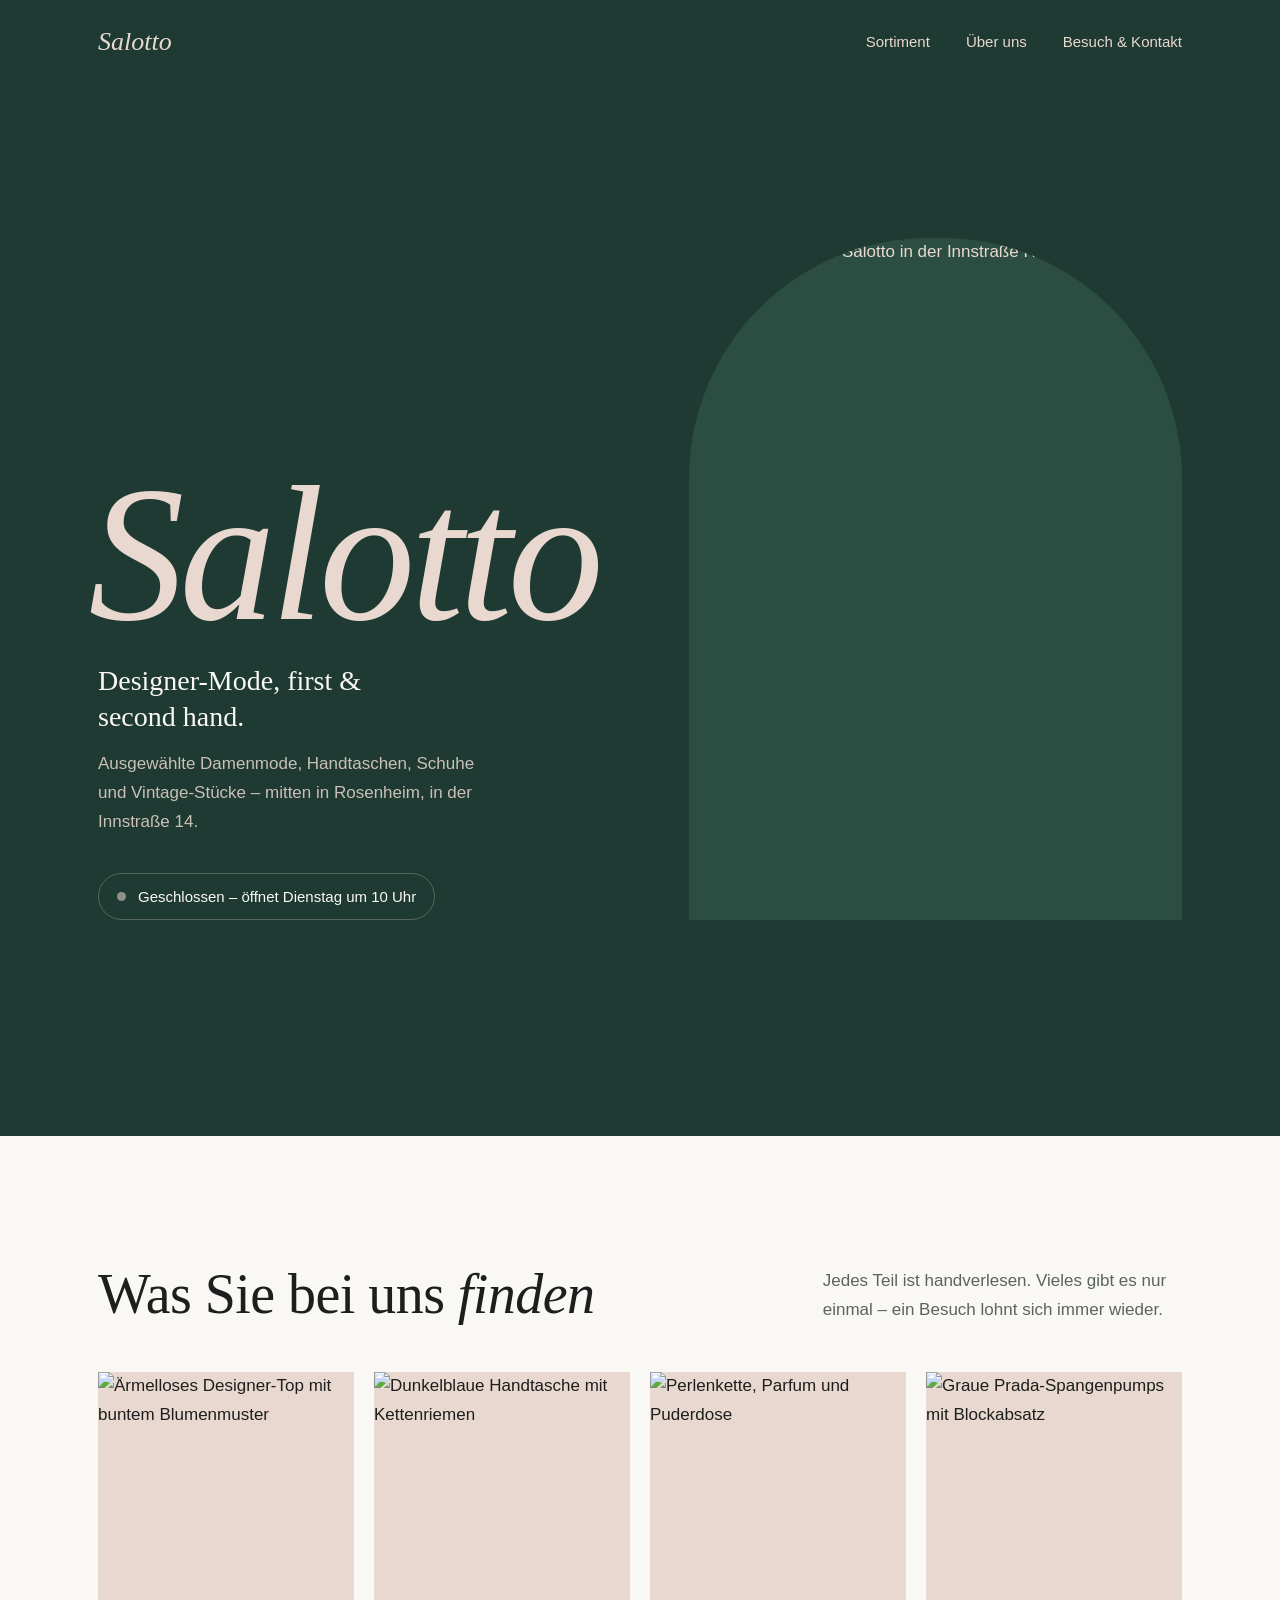
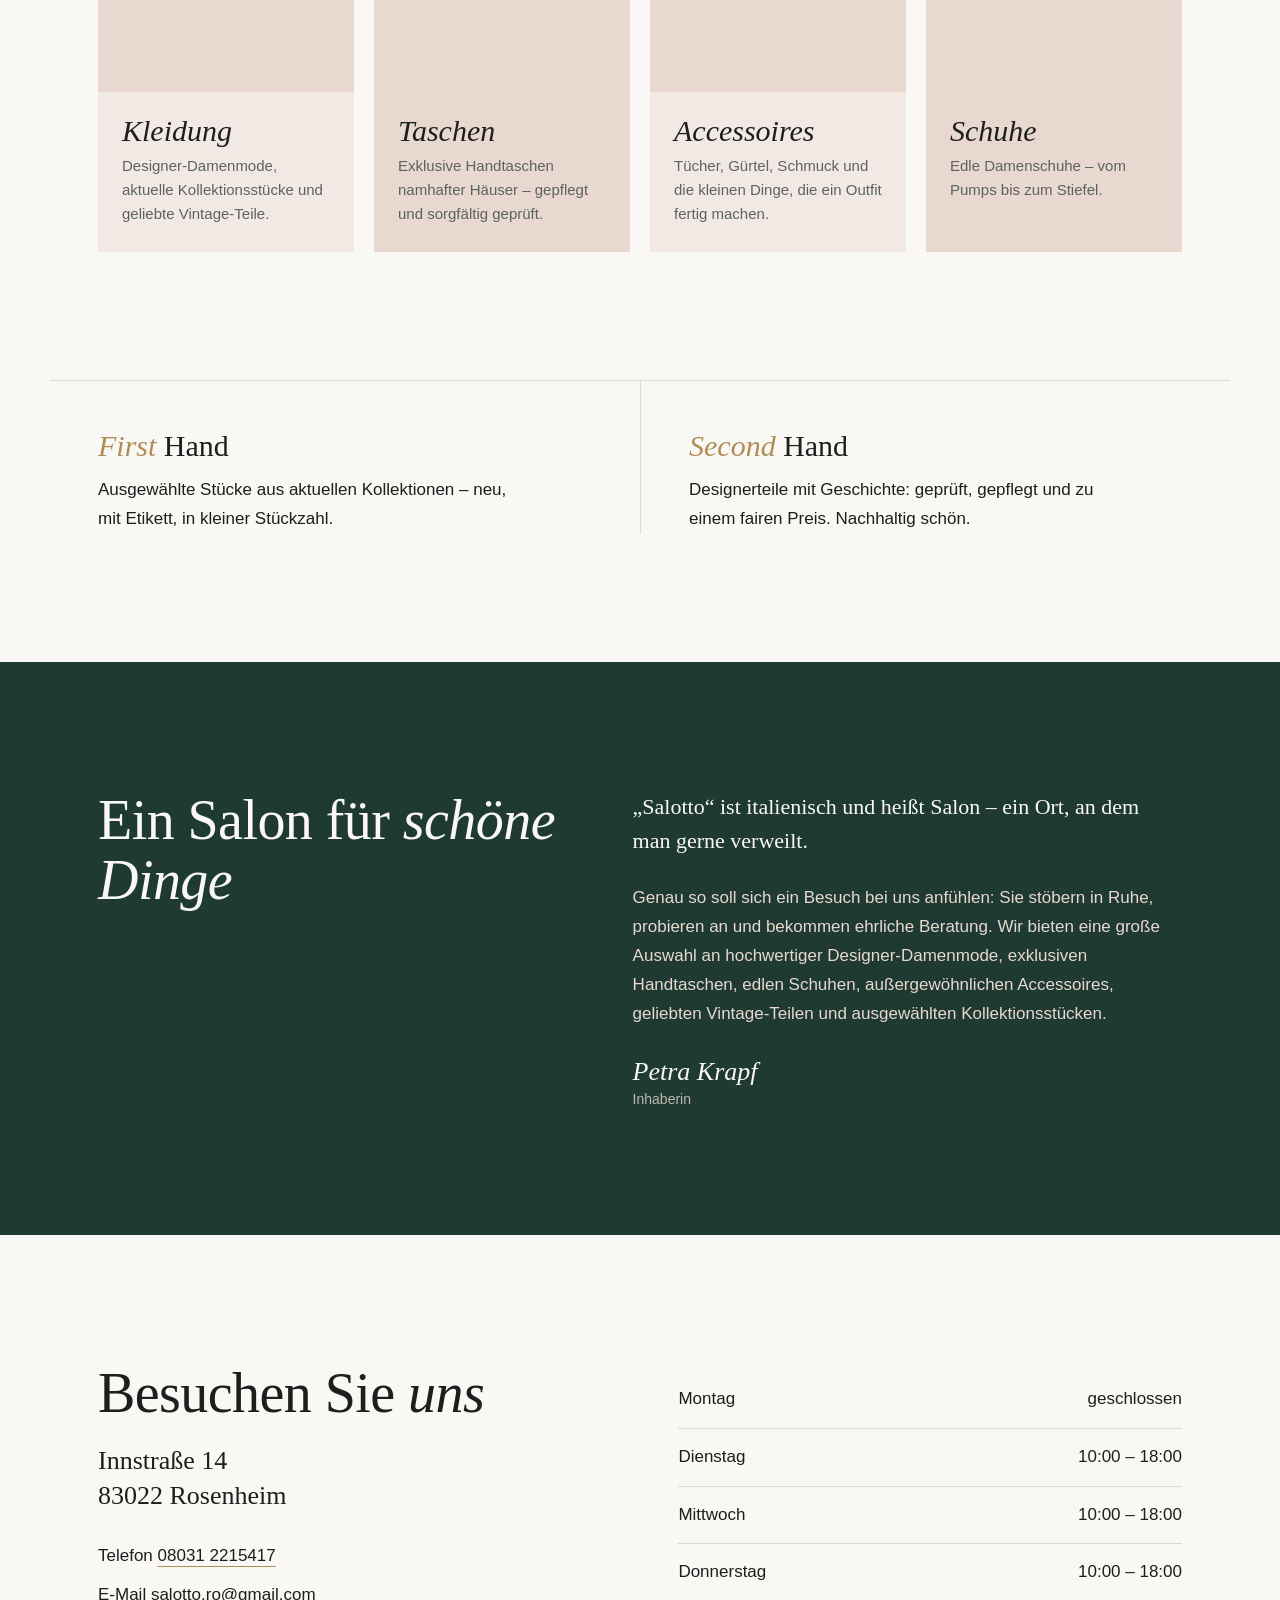
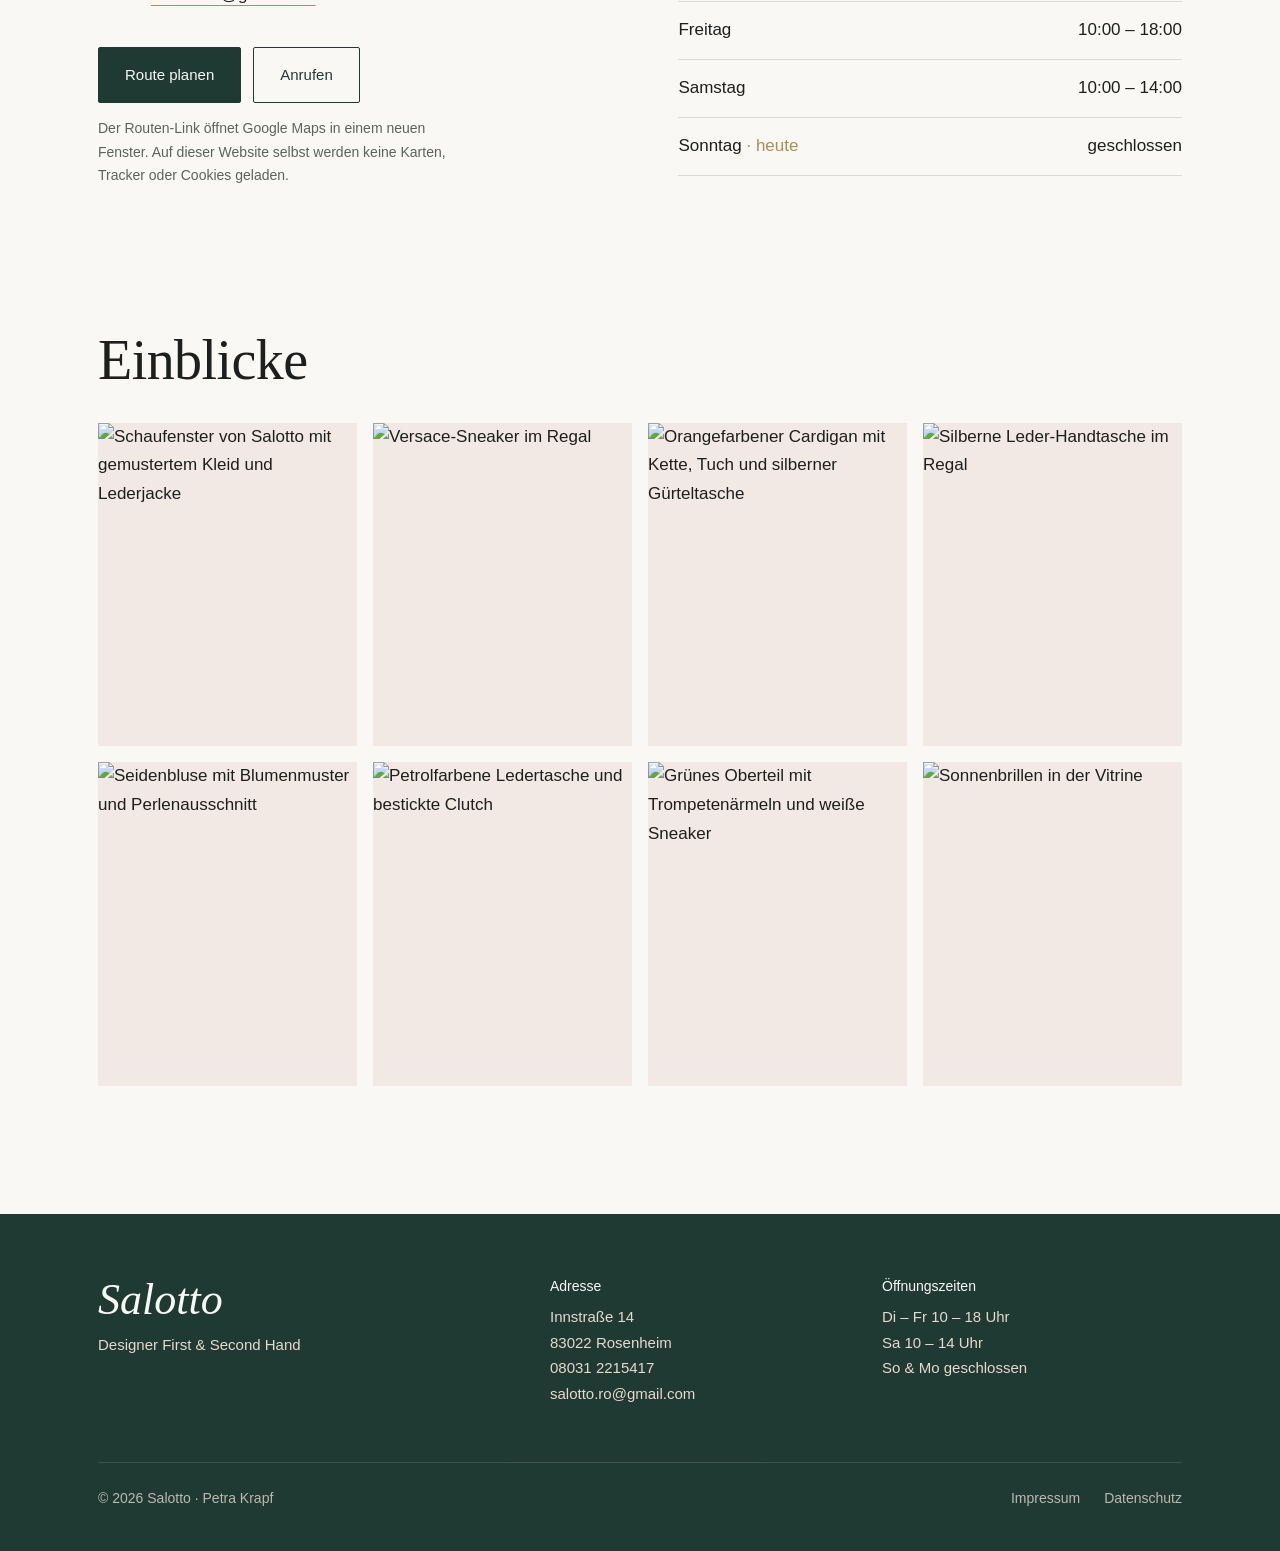
==== index.html @ 3414f276 "Add files via upload" ====
<!doctype html>
<html lang="de">
<head>
<meta charset="utf-8">
<meta name="viewport" content="width=device-width, initial-scale=1">
<title>Salotto Rosenheim – Designer First &amp; Second Hand Mode, Taschen &amp; Schuhe</title>
<meta name="description" content="Salotto in der Innstraße 14, Rosenheim: ausgewählte Designer-Damenmode, Handtaschen, Schuhe, Accessoires und Vintage – neu und aus zweiter Hand. Di–Fr 10–18 Uhr, Sa 10–14 Uhr.">
<link rel="canonical" href="https://www.salotto-ro.de/">
<meta property="og:type" content="website">
<meta property="og:title" content="Salotto Rosenheim – Designer First &amp; Second Hand">
<meta property="og:description" content="Designer-Damenmode, Taschen, Schuhe und Accessoires – neu und aus zweiter Hand. Innstraße 14, Rosenheim.">
<meta property="og:url" content="https://www.salotto-ro.de/">
<meta property="og:image" content="https://www.salotto-ro.de/img/og.jpg">
<meta property="og:locale" content="de_DE">
<meta name="theme-color" content="#1E3A32">
<link rel="icon" href="favicon.svg" type="image/svg+xml">
<link rel="preload" href="fonts/lora-italic.woff" as="font" type="font/woff" crossorigin>
<link rel="stylesheet" href="style.css">
<script type="application/ld+json">
{
  "@context": "https://schema.org",
  "@type": "ClothingStore",
  "name": "Salotto – Designer First and Second Hand",
  "url": "https://www.salotto-ro.de/",
  "image": "https://www.salotto-ro.de/img/og.jpg",
  "telephone": "+49 8031 2215417",
  "email": "salotto.ro@gmail.com",
  "founder": "Petra Krapf",
  "address": {
    "@type": "PostalAddress",
    "streetAddress": "Innstraße 14",
    "postalCode": "83022",
    "addressLocality": "Rosenheim",
    "addressCountry": "DE"
  },
  "openingHoursSpecification": [
    { "@type": "OpeningHoursSpecification", "dayOfWeek": ["Tuesday","Wednesday","Thursday","Friday"], "opens": "10:00", "closes": "18:00" },
    { "@type": "OpeningHoursSpecification", "dayOfWeek": "Saturday", "opens": "10:00", "closes": "14:00" }
  ]
}
</script>
</head>
<body>
<a class="skip" href="#inhalt">Zum Inhalt springen</a>

<header class="site-header">
  <div class="wrap">
    <a class="brand" href="index.html" aria-label="Salotto – Startseite">Salotto</a>
    <nav class="nav" aria-label="Hauptmenü">
      <a href="#sortiment">Sortiment</a>
      <a href="#ueber-uns" class="hide-sm">Über uns</a>
      <a href="#besuch">Besuch &amp; Kontakt</a>
    </nav>
  </div>
</header>

<main id="inhalt">
  <section class="hero" aria-labelledby="hero-title">
    <div class="wrap">
      <div class="hero-text">
        <h1 id="hero-title">Salotto</h1>
        <p class="claim">Designer-Mode, first &amp; second hand.</p>
        <p class="sub">Ausgewählte Damenmode, Handtaschen, Schuhe und Vintage-Stücke – mitten in Rosenheim, in der Innstraße 14.</p>
        <a class="status" id="status" href="#besuch"><span class="dot" aria-hidden="true"></span><span id="status-text">Di–Fr 10–18 Uhr · Sa 10–14 Uhr</span></a>
      </div>
      <figure class="hero-photo">
        <img src="img/hero.jpg" alt="Schaufenster von Salotto in der Innstraße Rosenheim mit rotem Kleid" width="1125" height="1500" fetchpriority="high">
      </figure>
    </div>
  </section>

  <section id="sortiment" aria-labelledby="sortiment-title">
    <div class="wrap">
      <div class="range-head">
        <h2 id="sortiment-title">Was Sie bei uns <em>finden</em></h2>
        <p>Jedes Teil ist handverlesen. Vieles gibt es nur einmal – ein Besuch lohnt sich immer wieder.</p>
      </div>
      <ul class="range">
        <li class="tile">
          <figure><img src="img/kleidung.jpg" alt="Ärmelloses Designer-Top mit buntem Blumenmuster" loading="lazy" width="750" height="1000"></figure>
          <h3>Kleidung</h3>
          <p>Designer-Damenmode, aktuelle Kollektionsstücke und geliebte Vintage-Teile.</p>
        </li>
        <li class="tile">
          <figure><img src="img/taschen.jpg" alt="Dunkelblaue Handtasche mit Kettenriemen" loading="lazy" width="800" height="1000"></figure>
          <h3>Taschen</h3>
          <p>Exklusive Handtaschen namhafter Häuser – gepflegt und sorgfältig geprüft.</p>
        </li>
        <li class="tile">
          <figure><img src="img/accessoires.jpg" alt="Perlenkette, Parfum und Puderdose" loading="lazy" width="800" height="1000"></figure>
          <h3>Accessoires</h3>
          <p>Tücher, Gürtel, Schmuck und die kleinen Dinge, die ein Outfit fertig machen.</p>
        </li>
        <li class="tile">
          <figure><img src="img/schuhe.jpg" alt="Graue Prada-Spangenpumps mit Blockabsatz" loading="lazy" width="800" height="1000"></figure>
          <h3>Schuhe</h3>
          <p>Edle Damenschuhe – vom Pumps bis zum Stiefel.</p>
        </li>
      </ul>
    </div>
  </section>

  <section class="pair" aria-label="First und Second Hand">
    <div class="wrap">
      <article>
        <h3><em>First</em> Hand</h3>
        <p>Ausgewählte Stücke aus aktuellen Kollektionen – neu, mit Etikett, in kleiner Stückzahl.</p>
      </article>
      <article>
        <h3><em>Second</em> Hand</h3>
        <p>Designerteile mit Geschichte: geprüft, gepflegt und zu einem fairen Preis. Nachhaltig schön.</p>
      </article>
    </div>
  </section>

  <section class="about" id="ueber-uns" aria-labelledby="about-title">
    <div class="wrap">
      <h2 id="about-title">Ein Salon für <em>schöne Dinge</em></h2>
      <div class="body">
        <p class="lead">„Salotto“ ist italienisch und heißt Salon – ein Ort, an dem man gerne verweilt.</p>
        <p>Genau so soll sich ein Besuch bei uns anfühlen: Sie stöbern in Ruhe, probieren an und bekommen ehrliche Beratung. Wir bieten eine große Auswahl an hochwertiger Designer-Damenmode, exklusiven Handtaschen, edlen Schuhen, außergewöhnlichen Accessoires, geliebten Vintage-Teilen und ausgewählten Kollektionsstücken.</p>
        <p class="sign">Petra Krapf<span>Inhaberin</span></p>
      </div>
    </div>
  </section>

  <section class="visit" id="besuch" aria-labelledby="visit-title">
    <div class="wrap">
      <div>
        <h2 id="visit-title">Besuchen Sie <em>uns</em></h2>
        <address>
          <p class="addr">Innstraße 14<br>83022 Rosenheim</p>
          <ul class="contact-list">
            <li>Telefon <a href="tel:+4980312215417">08031 2215417</a></li>
            <li>E-Mail <a href="mailto:salotto.ro@gmail.com">salotto.ro@gmail.com</a></li>
          </ul>
        </address>
        <div class="btns">
          <a class="btn" href="https://www.google.com/maps/dir/?api=1&amp;destination=Innstra%C3%9Fe+14%2C+83022+Rosenheim" target="_blank" rel="noopener">Route planen</a>
          <a class="btn ghost" href="tel:+4980312215417">Anrufen</a>
        </div>
        <p class="note">Der Routen-Link öffnet Google Maps in einem neuen Fenster. Auf dieser Website selbst werden keine Karten, Tracker oder Cookies geladen.</p>
      </div>
      <div>
        <h3 class="sr">Öffnungszeiten</h3>
        <table class="hours" aria-label="Öffnungszeiten">
          <tbody>
            <tr data-day="1"><th scope="row">Montag</th><td>geschlossen</td></tr>
            <tr data-day="2"><th scope="row">Dienstag</th><td>10:00 – 18:00</td></tr>
            <tr data-day="3"><th scope="row">Mittwoch</th><td>10:00 – 18:00</td></tr>
            <tr data-day="4"><th scope="row">Donnerstag</th><td>10:00 – 18:00</td></tr>
            <tr data-day="5"><th scope="row">Freitag</th><td>10:00 – 18:00</td></tr>
            <tr data-day="6"><th scope="row">Samstag</th><td>10:00 – 14:00</td></tr>
            <tr data-day="0"><th scope="row">Sonntag</th><td>geschlossen</td></tr>
          </tbody>
        </table>
      </div>
    </div>
  </section>

  <section class="gallery" id="einblicke" aria-labelledby="gallery-title">
    <div class="wrap">
      <h2 id="gallery-title">Einblicke</h2>
      <div class="grid">
        <img src="img/einblick-1.jpg" alt="Schaufenster von Salotto mit gemustertem Kleid und Lederjacke" loading="lazy" width="750" height="1000">
        <img src="img/einblick-2.jpg" alt="Versace-Sneaker im Regal" loading="lazy" width="1000" height="750">
        <img src="img/einblick-3.jpg" alt="Orangefarbener Cardigan mit Kette, Tuch und silberner Gürteltasche" loading="lazy" width="750" height="1000">
        <img src="img/einblick-4.jpg" alt="Silberne Leder-Handtasche im Regal" loading="lazy" width="1000" height="750">
        <img src="img/einblick-5.jpg" alt="Seidenbluse mit Blumenmuster und Perlenausschnitt" loading="lazy" width="750" height="1000">
        <img src="img/einblick-6.jpg" alt="Petrolfarbene Ledertasche und bestickte Clutch" loading="lazy" width="1000" height="750">
        <img src="img/einblick-7.jpg" alt="Grünes Oberteil mit Trompetenärmeln und weiße Sneaker" loading="lazy" width="750" height="1000">
        <img src="img/einblick-8.jpg" alt="Sonnenbrillen in der Vitrine" loading="lazy" width="1000" height="750">
      </div>
    </div>
  </section>
</main>

<footer class="site-footer">
  <div class="wrap">
    <div>
      <a class="brand" href="index.html">Salotto</a>
      <p>Designer First &amp; Second Hand</p>
    </div>
    <div>
      <h4>Adresse</h4>
      <p>Innstraße 14<br>83022 Rosenheim<br><a href="tel:+4980312215417">08031 2215417</a><br><a href="mailto:salotto.ro@gmail.com">salotto.ro@gmail.com</a></p>
    </div>
    <div>
      <h4>Öffnungszeiten</h4>
      <p>Di – Fr 10 – 18 Uhr<br>Sa 10 – 14 Uhr<br>So &amp; Mo geschlossen</p>
    </div>
    <div class="bottom">
      <span>© <span id="year">2026</span> Salotto · Petra Krapf</span>
      <nav aria-label="Rechtliches"><a href="impressum.html">Impressum</a><a href="datenschutz.html">Datenschutz</a></nav>
    </div>
  </div>
</footer>

<script>
(function () {
  // Öffnungszeiten (Europe/Berlin): [Tag] = [öffnet, schließt] in Minuten
  var H = { 2: [600, 1080], 3: [600, 1080], 4: [600, 1080], 5: [600, 1080], 6: [600, 840] };
  var NAMES = ["Sonntag","Montag","Dienstag","Mittwoch","Donnerstag","Freitag","Samstag"];
  var parts = {};
  try {
    new Intl.DateTimeFormat("en-GB", { timeZone: "Europe/Berlin", weekday: "short", hour: "2-digit", minute: "2-digit", hour12: false })
      .formatToParts(new Date()).forEach(function (p) { parts[p.type] = p.value; });
  } catch (e) { return; }
  var day = ["Sun","Mon","Tue","Wed","Thu","Fri","Sat"].indexOf(parts.weekday);
  var now = (+parts.hour % 24) * 60 + (+parts.minute);
  var fmt = function (m) { return Math.floor(m / 60) + (m % 60 ? ":" + String(m % 60).padStart(2, "0") : "") + " Uhr"; };
  var el = document.getElementById("status"), txt = document.getElementById("status-text");
  var t = H[day];
  if (t && now >= t[0] && now < t[1]) {
    txt.textContent = "Jetzt geöffnet – heute bis " + fmt(t[1]);
  } else {
    el.classList.add("closed");
    if (t && now < t[0]) { txt.textContent = "Geschlossen – öffnet heute um " + fmt(t[0]); }
    else {
      for (var i = 1; i <= 7; i++) {
        var d = (day + i) % 7;
        if (H[d]) { txt.textContent = "Geschlossen – öffnet " + (i === 1 ? "morgen" : NAMES[d]) + " um " + fmt(H[d][0]); break; }
      }
    }
  }
  var row = document.querySelector('.hours tr[data-day="' + day + '"]');
  if (row) row.classList.add("today");
  document.getElementById("year").textContent = new Date().getFullYear();
})();
</script>
</body>
</html>
---- style.css ----
/* Salotto – Designer First & Second Hand, Rosenheim */

@font-face { font-family: "Lora"; src: url("fonts/lora.woff") format("woff"); font-weight: 400 700; font-style: normal; font-display: swap; }
@font-face { font-family: "Lora"; src: url("fonts/lora-italic.woff") format("woff"); font-weight: 400 700; font-style: italic; font-display: swap; }
@font-face { font-family: "Poppins"; src: url("fonts/poppins-300.woff") format("woff"); font-weight: 300; font-display: swap; }
@font-face { font-family: "Poppins"; src: url("fonts/poppins-400.woff") format("woff"); font-weight: 400; font-display: swap; }
@font-face { font-family: "Poppins"; src: url("fonts/poppins-500.woff") format("woff"); font-weight: 500; font-display: swap; }

:root {
  --salon: #1E3A32;
  --salon-2: #2B4D42;
  --powder: #E9D8D0;
  --powder-2: #F3E9E4;
  --paper: #FAF8F5;
  --ink: #1C1F1D;
  --muted: #5B635F;
  --brass: #B08D57;
  --serif: "Lora", Georgia, serif;
  --sans: "Poppins", "Helvetica Neue", Arial, sans-serif;
  --wrap: 1180px;
  --gutter: clamp(16px, 4vw, 48px);
}

*, *::before, *::after { box-sizing: border-box; }
html { -webkit-text-size-adjust: 100%; scroll-behavior: smooth; }
body { margin: 0; background: var(--paper); color: var(--ink); font: 300 17px/1.7 var(--sans); overflow-x: hidden; }
img, svg { max-width: 100%; display: block; }
a { color: inherit; }
:focus-visible { outline: 2px solid var(--brass); outline-offset: 3px; }
.wrap { max-width: var(--wrap); margin: 0 auto; padding: 0 var(--gutter); }
.skip { position: absolute; left: -999px; top: 8px; }
.skip:focus { left: 16px; background: var(--paper); color: var(--ink); padding: 8px 12px; z-index: 20; }
.sr { position: absolute; width: 1px; height: 1px; overflow: hidden; clip: rect(0 0 0 0); white-space: nowrap; }

/* Header */
.site-header { position: absolute; inset: 0 0 auto 0; z-index: 5; color: var(--powder); }
.site-header .wrap { display: flex; align-items: center; justify-content: space-between; height: 84px; gap: 16px; }
.brand { font: italic 400 26px/1 var(--serif); text-decoration: none; }
.nav { display: flex; gap: clamp(14px, 3vw, 36px); font-size: 15px; }
.nav a { text-decoration: none; padding: 6px 0; border-bottom: 1px solid transparent; }
.nav a:hover, .nav a[aria-current] { border-color: currentColor; }
.site-header.solid { position: static; background: var(--salon); }

/* Hero */
.hero { background: var(--salon); color: var(--powder); position: relative; overflow: hidden; }
.hero .wrap { display: grid; grid-template-columns: 1.15fr 1fr; align-items: end; gap: 24px; min-height: min(100svh, 880px); padding-top: 110px; padding-bottom: clamp(48px, 7vw, 88px); }
.hero h1 { margin: 0; font: italic 400 clamp(88px, 15vw, 210px)/.82 var(--serif); letter-spacing: -.025em; margin-left: -.05em; color: var(--powder); }
.hero .claim { font: 400 clamp(21px, 2.3vw, 28px)/1.3 var(--serif); margin: 30px 0 0; color: var(--paper); max-width: 20ch; }
.hero .sub { margin: 14px 0 0; max-width: 40ch; opacity: .85; }
.status { margin-top: 36px; display: inline-flex; align-items: center; gap: 12px; font-size: 15px; color: var(--paper); padding: 10px 18px; border: 1px solid rgba(233,216,208,.28); border-radius: 40px; text-decoration: none; }
.status:hover { border-color: rgba(233,216,208,.6); }
.status .dot { width: 9px; height: 9px; border-radius: 50%; background: #9CC7AC; box-shadow: 0 0 0 4px rgba(156,199,172,.18); flex: none; }
.status.closed .dot { background: var(--powder); opacity: .55; box-shadow: none; }
.hero-photo { margin: 0; align-self: stretch; position: relative; min-height: 420px; }
.hero-photo img { position: absolute; inset: 0; width: 100%; height: 100%; object-fit: cover; border-radius: 240px 240px 0 0; background: var(--salon-2); }
.tile figure { margin: -28px -24px 0; aspect-ratio: 4 / 5; overflow: hidden; background: var(--powder); }
.tile figure img { width: 100%; height: 100%; object-fit: cover; transition: transform .6s ease; }
.tile:hover figure img { transform: scale(1.03); }
.gallery { padding-top: 0; }
.gallery .grid { display: grid; grid-template-columns: repeat(4, 1fr); gap: 16px; margin-top: 32px; }
.gallery .grid img { width: 100%; height: 100%; aspect-ratio: 4 / 5; object-fit: cover; background: var(--powder-2); }
@media (max-width: 860px) { .gallery .grid { grid-template-columns: repeat(2, 1fr); gap: 10px; } }
.hero-art { align-self: end; justify-self: end; width: 100%; max-width: 520px; }
.hero-art svg { width: 100%; height: auto; overflow: visible; }
.line { fill: none; stroke: var(--brass); stroke-width: 2.2; stroke-linecap: round; stroke-linejoin: round; }
.line.thin { stroke-width: 1.4; }
.fill-velvet { fill: var(--salon-2); }
.fill-powder { fill: var(--powder); }

@media (prefers-reduced-motion: no-preference) {
  .hero-art .draw { stroke-dasharray: 1; stroke-dashoffset: 1; animation: draw 2.4s .2s cubic-bezier(.6,.1,.3,1) forwards; }
  .hero-art .late { opacity: 0; animation: fade .8s 2s forwards; }
  @keyframes draw { to { stroke-dashoffset: 0; } }
  @keyframes fade { to { opacity: 1; } }
}

/* Sections */
section { padding: clamp(72px, 10vw, 140px) 0; }
h2 { font: 400 clamp(34px, 4.4vw, 56px)/1.08 var(--serif); margin: 0 0 20px; letter-spacing: -.01em; }
h2 em { font-style: italic; }
.lead { font: 400 clamp(19px, 1.8vw, 22px)/1.55 var(--serif); max-width: 32em; margin: 0; }

/* Sortiment */
.range-head { display: flex; justify-content: space-between; align-items: end; gap: 24px 48px; flex-wrap: wrap; margin-bottom: 48px; }
.range-head h2 { margin: 0; }
.range-head p { max-width: 38ch; margin: 0; color: var(--muted); }
.range { display: grid; grid-template-columns: repeat(4, 1fr); gap: 20px; list-style: none; padding: 0; margin: 0; }
.tile { background: var(--powder-2); padding: 28px 24px 26px; display: flex; flex-direction: column; min-height: 380px; }
.tile:nth-child(even) { background: var(--powder); }
.tile svg { width: 100%; height: 200px; margin: 8px 0 auto; }
.tile h3 { font: italic 400 30px/1 var(--serif); margin: 24px 0 8px; }
.tile p { margin: 0; font-size: 15px; color: var(--muted); line-height: 1.6; }

/* Prinzip / First & Second */
.pair { background: var(--paper); padding-top: 0; }
.pair .wrap { display: grid; grid-template-columns: 1fr 1fr; gap: 0; border-top: 1px solid rgba(28,31,29,.14); }
.pair article { padding: 48px 48px 0 0; }
.pair article + article { padding: 48px 0 0 48px; border-left: 1px solid rgba(28,31,29,.14); }
.pair h3 { font: 400 30px/1.15 var(--serif); margin: 0 0 12px; }
.pair h3 em { color: var(--brass); }
.pair p { margin: 0; max-width: 44ch; }

/* Über uns */
.about { background: var(--salon); color: var(--powder); }
.about .wrap { display: grid; grid-template-columns: 1fr 1.2fr; gap: clamp(32px, 6vw, 96px); align-items: start; }
.about h2 { color: var(--paper); }
.about .body p { margin: 0; max-width: 58ch; }
.about .body p + p { margin-top: 1em; }
.about .lead { color: var(--paper); margin-bottom: 1.2em !important; }
.sign { font: italic 400 26px var(--serif); margin-top: 28px !important; color: var(--paper); }
.sign span { display: block; font: 300 14px var(--sans); color: var(--powder); opacity: .8; margin-top: 4px; }

/* Besuch */
.visit .wrap { display: grid; grid-template-columns: 1fr 1fr; gap: clamp(40px, 6vw, 96px); }
.hours { width: 100%; border-collapse: collapse; font-size: 17px; margin-top: 8px; }
.hours th, .hours td { text-align: left; padding: 14px 0; border-bottom: 1px solid rgba(28,31,29,.14); font-weight: 300; }
.hours td { text-align: right; font-variant-numeric: tabular-nums; }
.hours tr.today th, .hours tr.today td { font-weight: 500; }
.hours tr.today th::after { content: " · heute"; color: var(--brass); font-weight: 400; }
address { font-style: normal; }
.addr { font: 400 26px/1.35 var(--serif); margin: 8px 0 0; }
.contact-list { list-style: none; padding: 0; margin: 24px 0 0; }
.contact-list li { padding: 5px 0; }
.contact-list a { text-decoration-color: var(--brass); text-underline-offset: 5px; }
.btns { display: flex; gap: 12px; flex-wrap: wrap; margin-top: 32px; }
.btn { display: inline-block; padding: 14px 26px; background: var(--salon); color: var(--paper); text-decoration: none; font-weight: 400; font-size: 15px; border-radius: 2px; border: 1px solid var(--salon); }
.btn:hover { background: var(--salon-2); }
.btn.ghost { background: transparent; color: var(--salon); }
.btn.ghost:hover { background: var(--powder-2); }
.note { font-size: 14px; color: var(--muted); margin-top: 14px; max-width: 46ch; }

/* Footer */
.site-footer { background: var(--salon); color: var(--powder); padding: 64px 0 40px; font-size: 15px; }
.site-footer .wrap { display: grid; grid-template-columns: 1.4fr 1fr 1fr; gap: 32px; }
.site-footer .brand { font-size: 44px; display: block; margin-bottom: 10px; color: var(--paper); }
.site-footer h4 { font: 500 14px var(--sans); margin: 0 0 10px; color: var(--paper); }
.site-footer p { margin: 0; }
.site-footer a { text-decoration: none; }
.site-footer a:hover { text-decoration: underline; }
.site-footer ul { list-style: none; padding: 0; margin: 0; }
.site-footer .bottom { grid-column: 1 / -1; display: flex; justify-content: space-between; gap: 16px; flex-wrap: wrap; border-top: 1px solid rgba(233,216,208,.2); padding-top: 24px; margin-top: 24px; font-size: 14px; opacity: .8; }
.site-footer .bottom nav { display: flex; gap: 24px; }

/* Legal pages */
.legal { padding: clamp(56px, 8vw, 110px) 0; }
.legal .wrap { max-width: 820px; }
.legal h1 { font: italic 400 clamp(44px, 6vw, 72px)/1 var(--serif); margin: 0 0 40px; }
.legal h2 { font-size: 26px; margin: 48px 0 12px; }
.legal h3 { font: 500 16px/1.5 var(--sans); margin: 28px 0 6px; }
.legal p, .legal li { max-width: 68ch; }
.err { min-height: 60vh; display: grid; place-items: center; text-align: center; }

/* Responsive */
@media (max-width: 980px) {
  .range { grid-template-columns: 1fr 1fr; }
}
@media (max-width: 860px) {
  .hero .wrap { grid-template-columns: 1fr; min-height: 0; padding-top: 120px; }
  .hero-art { justify-self: center; max-width: 380px; margin-top: 16px; }
  .hero-photo { min-height: 0; aspect-ratio: 4 / 5; max-height: 70svh; margin-top: 24px; }
  .hero-photo img { border-radius: 200px 200px 0 0; }
  .about .wrap, .visit .wrap { grid-template-columns: 1fr; }
  .pair .wrap { grid-template-columns: 1fr; }
  .pair article, .pair article + article { padding: 36px 0; border-left: 0; }
  .pair article + article { border-top: 1px solid rgba(28,31,29,.14); }
  .site-footer .wrap { grid-template-columns: 1fr 1fr; }
  .site-footer .wrap > div:first-child { grid-column: 1 / -1; }
}
@media (max-width: 560px) {
  body { font-size: 16px; }
  .site-header .wrap { height: 72px; }
  .brand { font-size: 23px; }
  .nav { gap: 14px; font-size: 14px; }
  .nav .hide-sm { display: none; }
  .range { grid-template-columns: 1fr; }
  .tile { min-height: 0; }
  .tile svg { height: 160px; }
  .site-footer .wrap { grid-template-columns: 1fr; }
  .btns .btn { flex: 1 1 auto; text-align: center; }
}
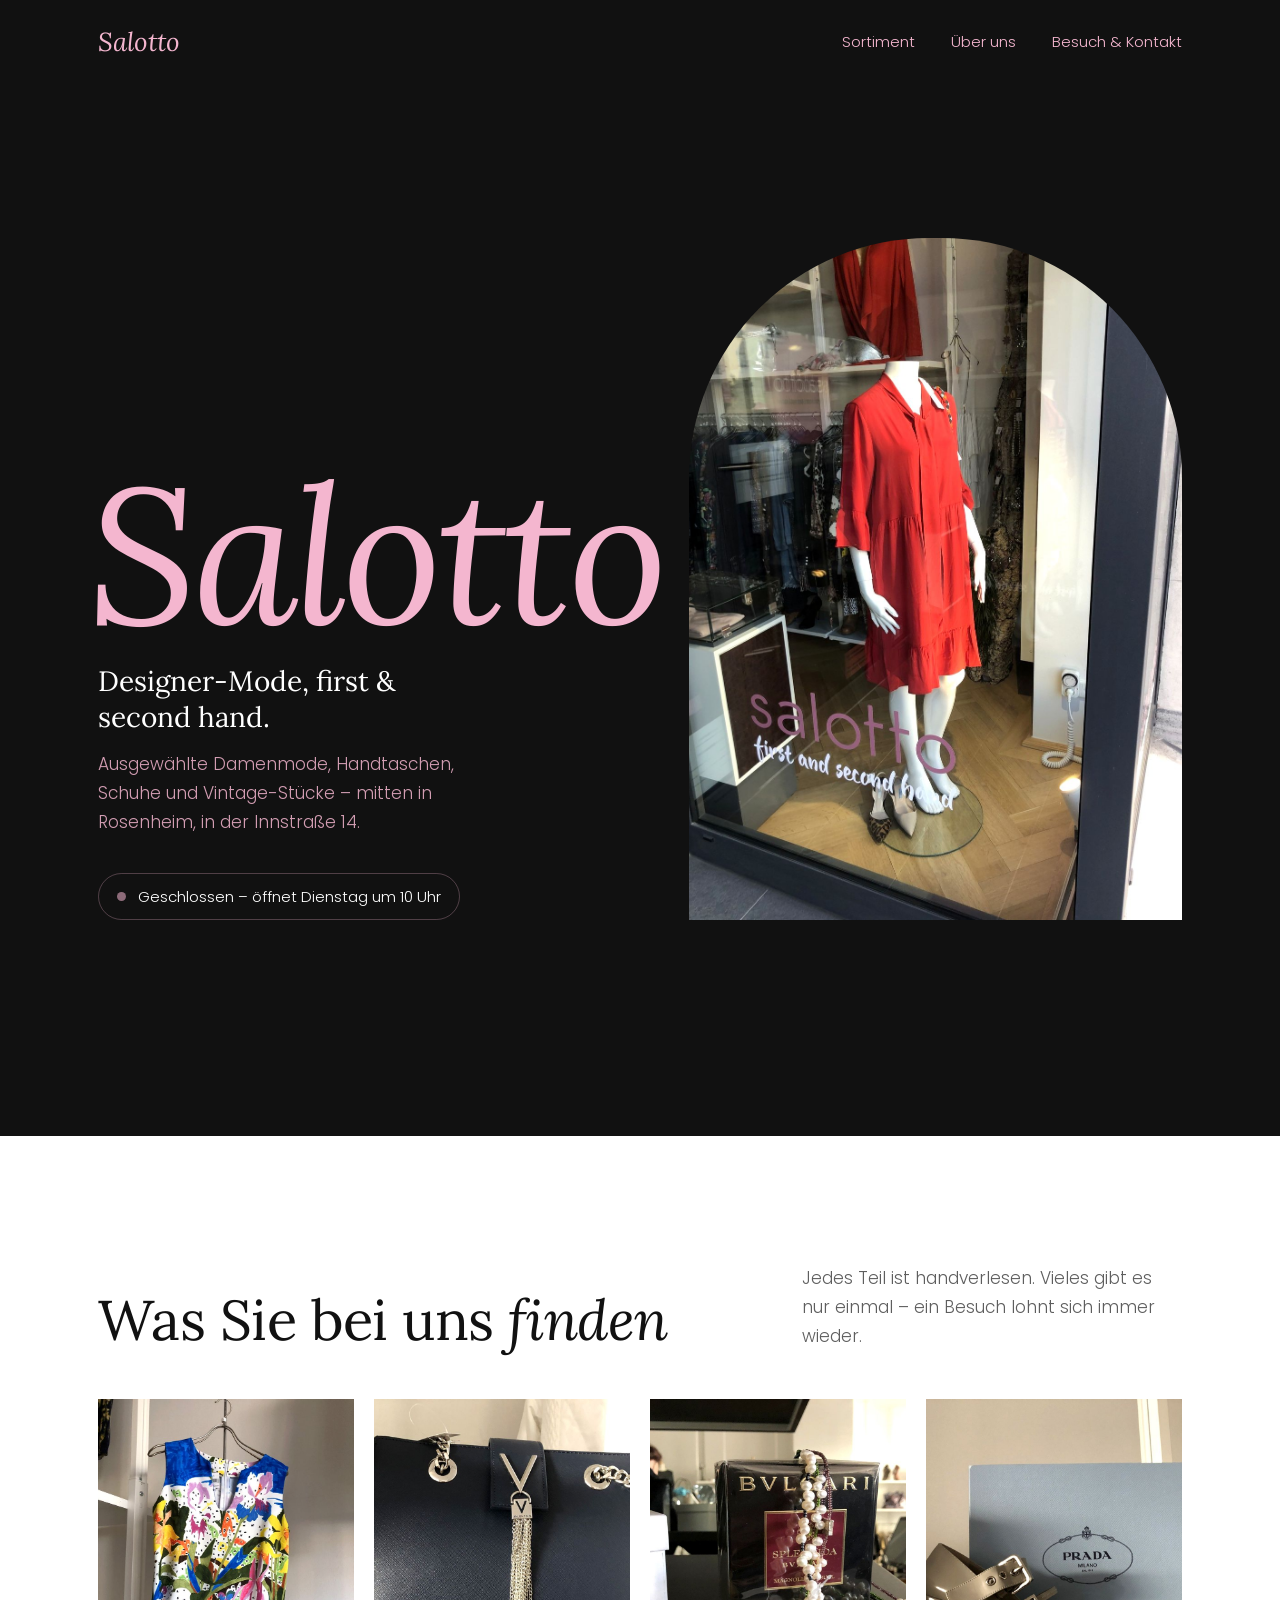
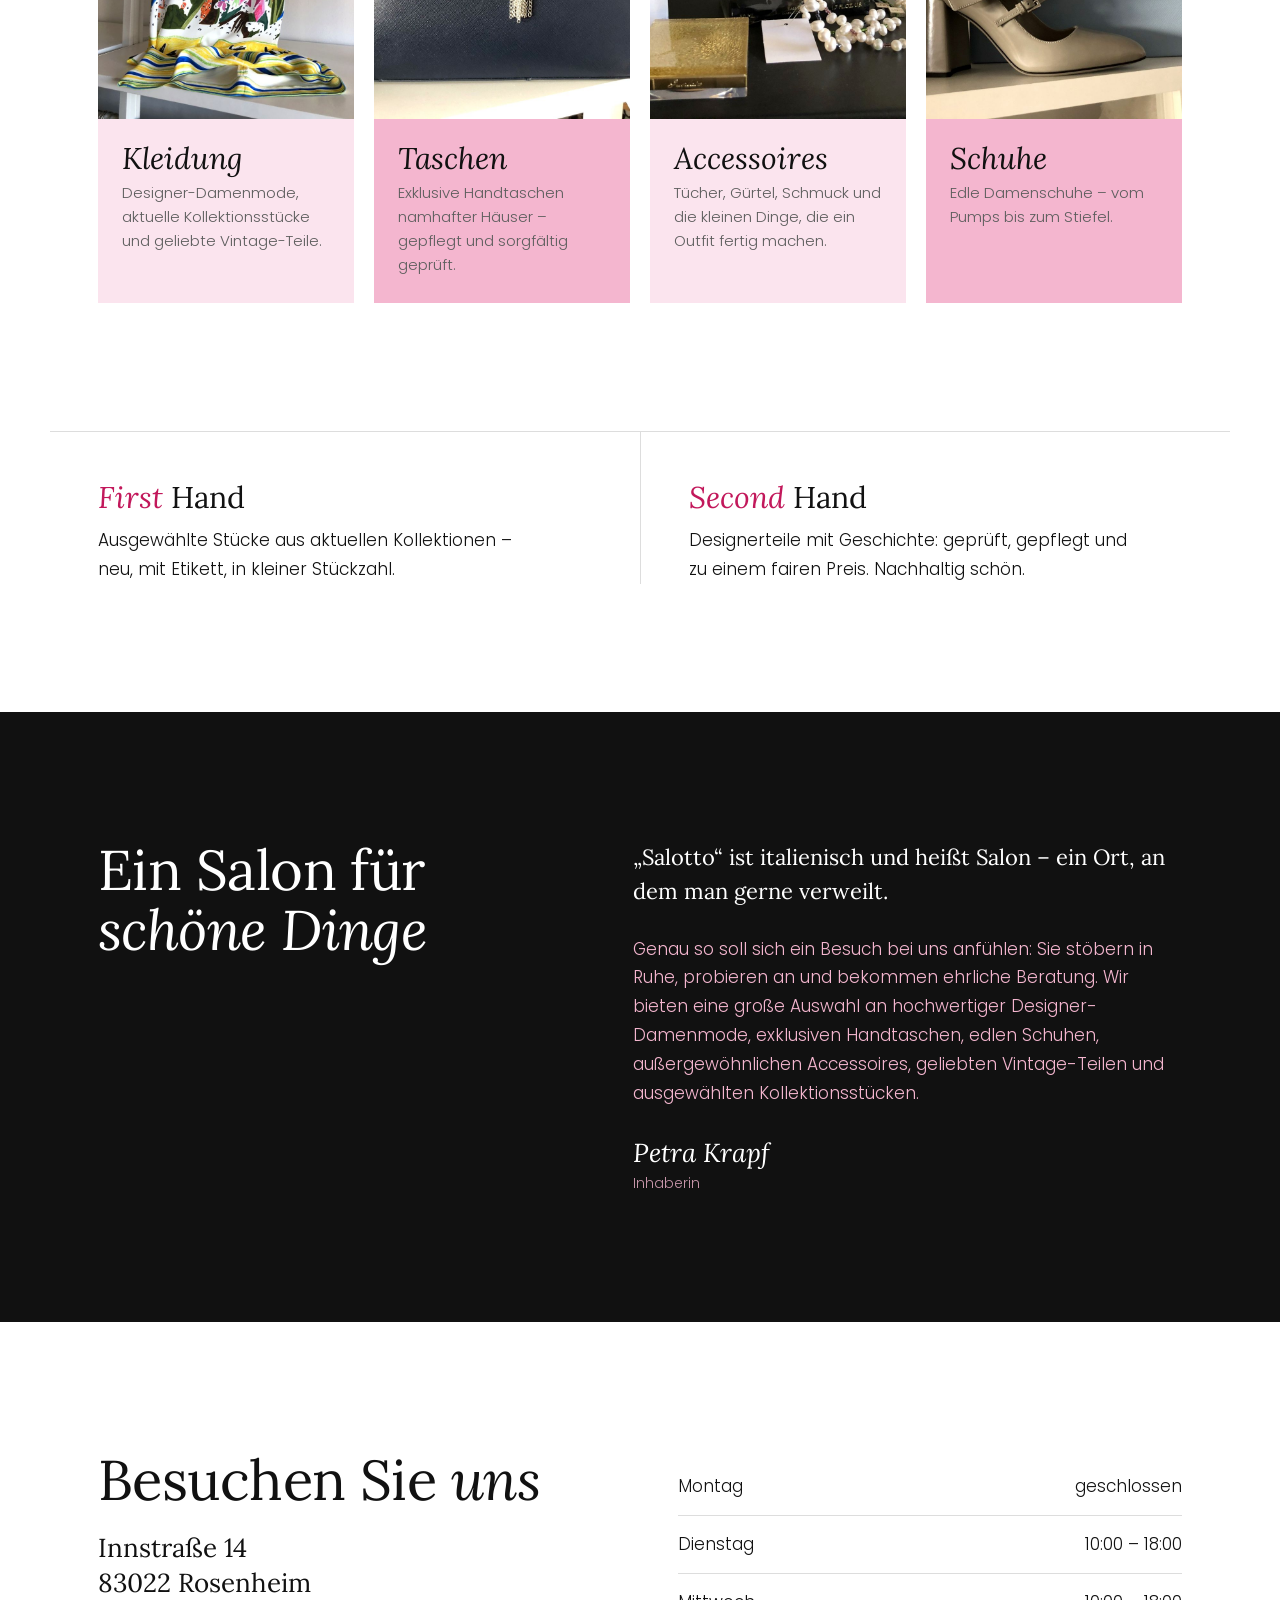
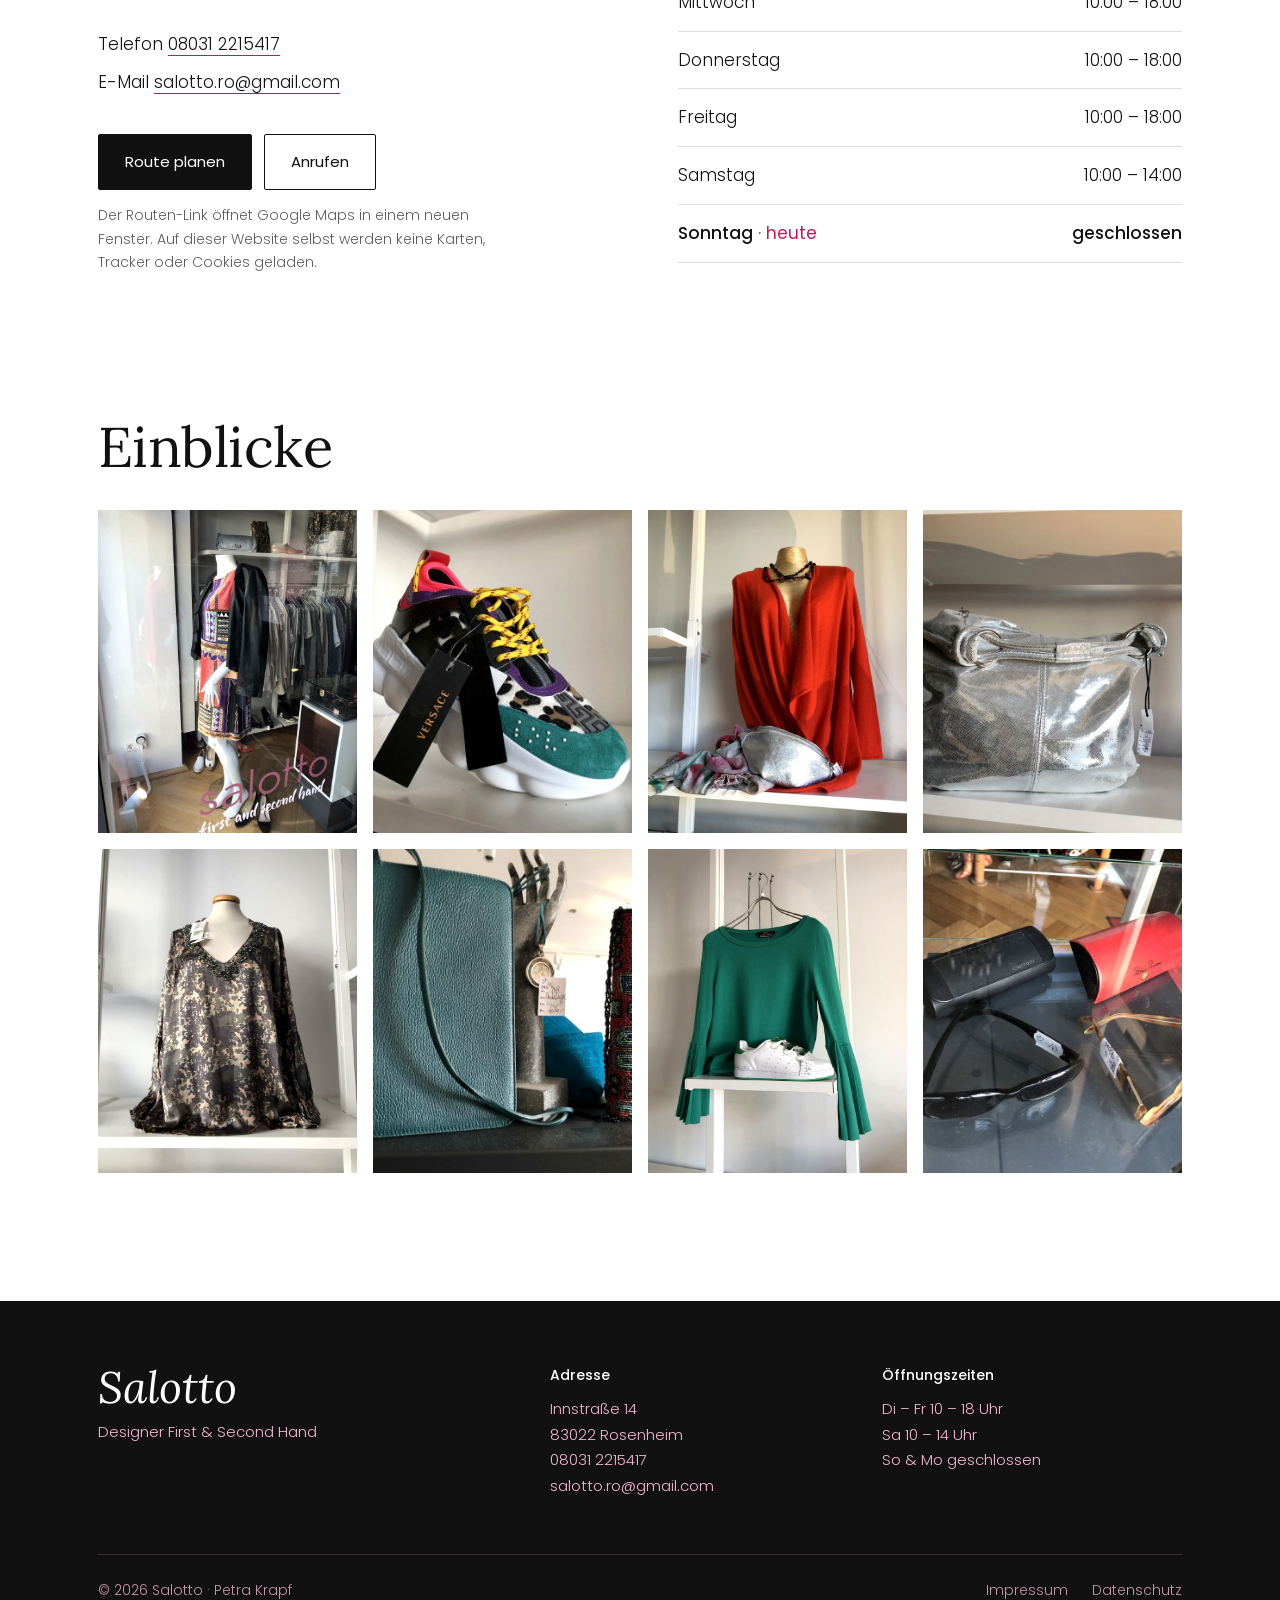
==== commit 30ab253c: "Farbschema auf Weiß, Schwarz und Pink umstellen Co-Authored-By: Claude Opus 5.5 <noreply@anthropic.c" ====
--- a/index.html
+++ b/index.html
@@ -12,7 +12,7 @@
 <meta property="og:url" content="https://www.salotto-ro.de/">
 <meta property="og:image" content="https://www.salotto-ro.de/img/og.jpg">
 <meta property="og:locale" content="de_DE">
-<meta name="theme-color" content="#1E3A32">
+<meta name="theme-color" content="#111111">
 <link rel="icon" href="favicon.svg" type="image/svg+xml">
 <link rel="preload" href="fonts/lora-italic.woff" as="font" type="font/woff" crossorigin>
 <link rel="stylesheet" href="style.css">
--- a/style.css
+++ b/style.css
@@ -7,14 +7,14 @@
 @font-face { font-family: "Poppins"; src: url("fonts/poppins-500.woff") format("woff"); font-weight: 500; font-display: swap; }
 
 :root {
-  --salon: #1E3A32;
-  --salon-2: #2B4D42;
-  --powder: #E9D8D0;
-  --powder-2: #F3E9E4;
-  --paper: #FAF8F5;
-  --ink: #1C1F1D;
-  --muted: #5B635F;
-  --brass: #B08D57;
+  --salon: #111111;
+  --salon-2: #2A2A2A;
+  --powder: #F4B6CF;
+  --powder-2: #FBE4EE;
+  --paper: #FFFFFF;
+  --ink: #111111;
+  --muted: #5E5E5E;
+  --brass: #C2185B;
   --serif: "Lora", Georgia, serif;
   --sans: "Poppins", "Helvetica Neue", Arial, sans-serif;
   --wrap: 1180px;
@@ -47,8 +47,8 @@
 .hero h1 { margin: 0; font: italic 400 clamp(88px, 15vw, 210px)/.82 var(--serif); letter-spacing: -.025em; margin-left: -.05em; color: var(--powder); }
 .hero .claim { font: 400 clamp(21px, 2.3vw, 28px)/1.3 var(--serif); margin: 30px 0 0; color: var(--paper); max-width: 20ch; }
 .hero .sub { margin: 14px 0 0; max-width: 40ch; opacity: .85; }
-.status { margin-top: 36px; display: inline-flex; align-items: center; gap: 12px; font-size: 15px; color: var(--paper); padding: 10px 18px; border: 1px solid rgba(233,216,208,.28); border-radius: 40px; text-decoration: none; }
-.status:hover { border-color: rgba(233,216,208,.6); }
+.status { margin-top: 36px; display: inline-flex; align-items: center; gap: 12px; font-size: 15px; color: var(--paper); padding: 10px 18px; border: 1px solid rgba(244,182,207,.28); border-radius: 40px; text-decoration: none; }
+.status:hover { border-color: rgba(244,182,207,.6); }
 .status .dot { width: 9px; height: 9px; border-radius: 50%; background: #9CC7AC; box-shadow: 0 0 0 4px rgba(156,199,172,.18); flex: none; }
 .status.closed .dot { background: var(--powder); opacity: .55; box-shadow: none; }
 .hero-photo { margin: 0; align-self: stretch; position: relative; min-height: 420px; }
@@ -93,9 +93,9 @@
 
 /* Prinzip / First & Second */
 .pair { background: var(--paper); padding-top: 0; }
-.pair .wrap { display: grid; grid-template-columns: 1fr 1fr; gap: 0; border-top: 1px solid rgba(28,31,29,.14); }
+.pair .wrap { display: grid; grid-template-columns: 1fr 1fr; gap: 0; border-top: 1px solid rgba(17,17,17,.14); }
 .pair article { padding: 48px 48px 0 0; }
-.pair article + article { padding: 48px 0 0 48px; border-left: 1px solid rgba(28,31,29,.14); }
+.pair article + article { padding: 48px 0 0 48px; border-left: 1px solid rgba(17,17,17,.14); }
 .pair h3 { font: 400 30px/1.15 var(--serif); margin: 0 0 12px; }
 .pair h3 em { color: var(--brass); }
 .pair p { margin: 0; max-width: 44ch; }
@@ -113,7 +113,7 @@
 /* Besuch */
 .visit .wrap { display: grid; grid-template-columns: 1fr 1fr; gap: clamp(40px, 6vw, 96px); }
 .hours { width: 100%; border-collapse: collapse; font-size: 17px; margin-top: 8px; }
-.hours th, .hours td { text-align: left; padding: 14px 0; border-bottom: 1px solid rgba(28,31,29,.14); font-weight: 300; }
+.hours th, .hours td { text-align: left; padding: 14px 0; border-bottom: 1px solid rgba(17,17,17,.14); font-weight: 300; }
 .hours td { text-align: right; font-variant-numeric: tabular-nums; }
 .hours tr.today th, .hours tr.today td { font-weight: 500; }
 .hours tr.today th::after { content: " · heute"; color: var(--brass); font-weight: 400; }
@@ -138,7 +138,7 @@
 .site-footer a { text-decoration: none; }
 .site-footer a:hover { text-decoration: underline; }
 .site-footer ul { list-style: none; padding: 0; margin: 0; }
-.site-footer .bottom { grid-column: 1 / -1; display: flex; justify-content: space-between; gap: 16px; flex-wrap: wrap; border-top: 1px solid rgba(233,216,208,.2); padding-top: 24px; margin-top: 24px; font-size: 14px; opacity: .8; }
+.site-footer .bottom { grid-column: 1 / -1; display: flex; justify-content: space-between; gap: 16px; flex-wrap: wrap; border-top: 1px solid rgba(244,182,207,.2); padding-top: 24px; margin-top: 24px; font-size: 14px; opacity: .8; }
 .site-footer .bottom nav { display: flex; gap: 24px; }
 
 /* Legal pages */
@@ -162,7 +162,7 @@
   .about .wrap, .visit .wrap { grid-template-columns: 1fr; }
   .pair .wrap { grid-template-columns: 1fr; }
   .pair article, .pair article + article { padding: 36px 0; border-left: 0; }
-  .pair article + article { border-top: 1px solid rgba(28,31,29,.14); }
+  .pair article + article { border-top: 1px solid rgba(17,17,17,.14); }
   .site-footer .wrap { grid-template-columns: 1fr 1fr; }
   .site-footer .wrap > div:first-child { grid-column: 1 / -1; }
 }
